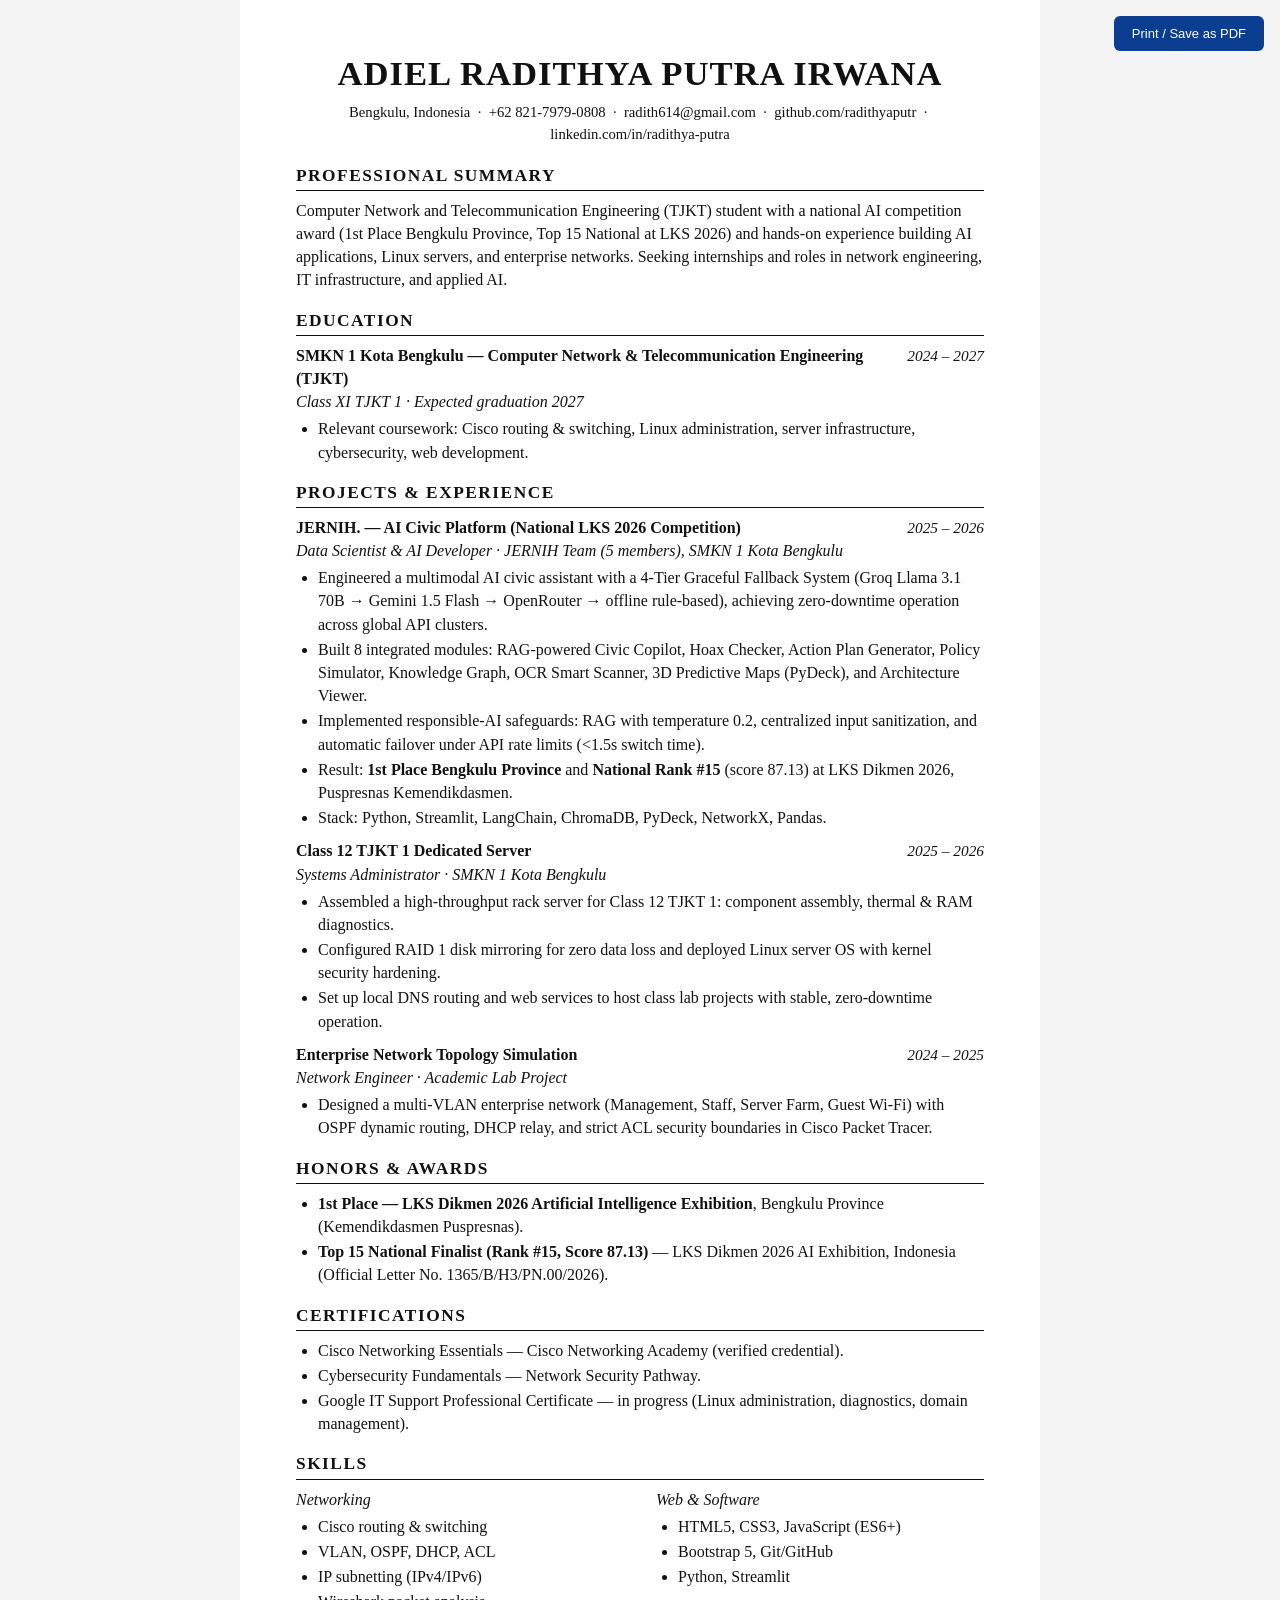
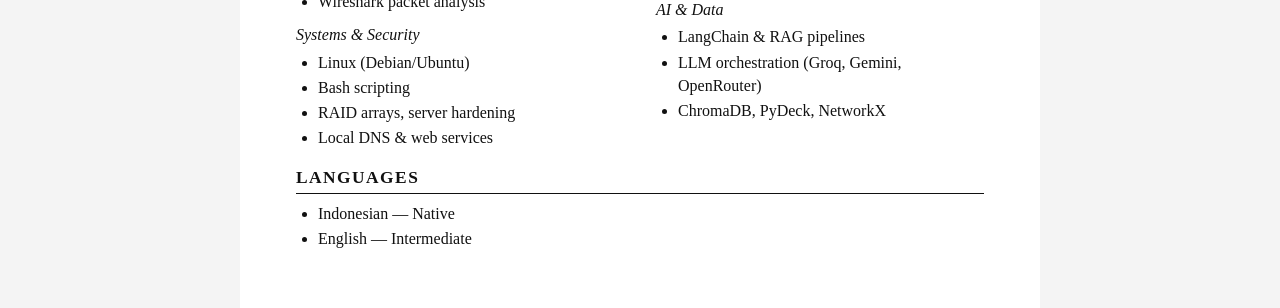
==== assets/cv.html @ e8f5b5bc "Portfolio final: JERNIH LKS 2026, server doc, CV, email fix" ====
<!DOCTYPE html>
<html lang="en">

<head>
  <meta charset="UTF-8" />
  <meta name="viewport" content="width=device-width, initial-scale=1.0" />
  <title>Adiel Radithya Putra Irwana — CV</title>
  <style>
    /* ============================================================
       HARVARD-STYLE CV — ATS-Friendly (no tables, no graphics)
       Print: Ctrl+P (or Cmd+P) -> Save as PDF -> A4
       ============================================================ */
    * {
      box-sizing: border-box;
      margin: 0;
      padding: 0;
    }

    body {
      font-family: 'Times New Roman', Times, serif;
      font-size: 12pt;
      color: #111;
      background: #f4f4f4;
      line-height: 1.45;
    }

    .page {
      max-width: 800px;
      margin: 0 auto;
      background: #fff;
      padding: 48px 56px;
    }

    .print-btn {
      position: fixed;
      top: 16px;
      right: 16px;
      background: #0b3d91;
      color: #fff;
      border: none;
      border-radius: 6px;
      padding: 10px 18px;
      font-family: Arial, sans-serif;
      font-size: 13px;
      cursor: pointer;
    }

    .print-btn:hover {
      background: #092d6b;
    }

    header {
      text-align: center;
      margin-bottom: 18px;
    }

    h1 {
      font-size: 26pt;
      font-weight: bold;
      letter-spacing: 1px;
      text-transform: uppercase;
      margin-bottom: 4px;
    }

    .contact-line {
      font-size: 11pt;
    }

    .contact-line a {
      color: #111;
      text-decoration: none;
    }

    .contact-line a:hover {
      text-decoration: underline;
    }

    h2 {
      font-size: 13pt;
      text-transform: uppercase;
      letter-spacing: 1.5px;
      border-bottom: 1.5px solid #111;
      padding-bottom: 2px;
      margin: 16px 0 8px 0;
    }

    .entry {
      margin-bottom: 10px;
    }

    .entry-head {
      display: flex;
      justify-content: space-between;
      align-items: baseline;
      gap: 16px;
    }

    .entry-title {
      font-weight: bold;
      font-size: 12pt;
    }

    .entry-sub {
      font-style: italic;
    }

    .entry-date {
      font-style: italic;
      white-space: nowrap;
      font-size: 11.5pt;
    }

    ul {
      margin: 4px 0 0 22px;
    }

    li {
      margin-bottom: 2px;
    }

    .skills-grid {
      columns: 2;
      column-gap: 32px;
    }

    .skills-grid .entry {
      break-inside: avoid;
    }

    @media print {
      body {
        background: #fff;
      }

      .page {
        max-width: 100%;
        padding: 0;
      }

      .print-btn {
        display: none;
      }

      @page {
        size: A4;
        margin: 16mm 18mm;
      }
    }
  </style>
</head>

<body>
  <button class="print-btn" onclick="window.print()">Print / Save as PDF</button>

  <div class="page">

    <header>
      <h1>Adiel Radithya Putra Irwana</h1>
      <div class="contact-line">
        Bengkulu, Indonesia &nbsp;·&nbsp;
        +62 821-7979-0808 &nbsp;·&nbsp;
        <a href="mailto:radith614@gmail.com">radith614@gmail.com</a> &nbsp;·&nbsp;
        <a href="https://github.com/radithyaputr" target="_blank">github.com/radithyaputr</a> &nbsp;·&nbsp;
        <a href="https://www.linkedin.com/in/radithya-putra-9baa99333" target="_blank">linkedin.com/in/radithya-putra</a>
      </div>
    </header>

    <h2>Professional Summary</h2>
    <div class="entry">
      <p>
        Computer Network and Telecommunication Engineering (TJKT) student with a national AI competition award (1st
        Place Bengkulu Province, Top 15 National at LKS 2026) and hands-on experience building AI applications, Linux
        servers, and enterprise networks. Seeking internships and roles in network engineering, IT infrastructure, and
        applied AI.
      </p>
    </div>

    <h2>Education</h2>
    <div class="entry">
      <div class="entry-head">
        <span class="entry-title">SMKN 1 Kota Bengkulu — Computer Network &amp; Telecommunication Engineering
          (TJKT)</span>
        <span class="entry-date">2024 – 2027</span>
      </div>
      <div class="entry-sub">Class XI TJKT 1 · Expected graduation 2027</div>
      <ul>
        <li>Relevant coursework: Cisco routing &amp; switching, Linux administration, server infrastructure,
          cybersecurity, web development.</li>
      </ul>
    </div>

    <h2>Projects &amp; Experience</h2>

    <div class="entry">
      <div class="entry-head">
        <span class="entry-title">JERNIH. — AI Civic Platform (National LKS 2026 Competition)</span>
        <span class="entry-date">2025 – 2026</span>
      </div>
      <div class="entry-sub">Data Scientist &amp; AI Developer · JERNIH Team (5 members), SMKN 1 Kota Bengkulu</div>
      <ul>
        <li>Engineered a multimodal AI civic assistant with a 4-Tier Graceful Fallback System (Groq Llama 3.1 70B →
          Gemini 1.5 Flash → OpenRouter → offline rule-based), achieving zero-downtime operation across global API
          clusters.</li>
        <li>Built 8 integrated modules: RAG-powered Civic Copilot, Hoax Checker, Action Plan Generator, Policy
          Simulator, Knowledge Graph, OCR Smart Scanner, 3D Predictive Maps (PyDeck), and Architecture Viewer.</li>
        <li>Implemented responsible-AI safeguards: RAG with temperature 0.2, centralized input sanitization, and
          automatic failover under API rate limits (&lt;1.5s switch time).</li>
        <li>Result: <strong>1st Place Bengkulu Province</strong> and <strong>National Rank #15</strong> (score 87.13) at
          LKS Dikmen 2026, Puspresnas Kemendikdasmen.</li>
        <li>Stack: Python, Streamlit, LangChain, ChromaDB, PyDeck, NetworkX, Pandas.</li>
      </ul>
    </div>

    <div class="entry">
      <div class="entry-head">
        <span class="entry-title">Class 12 TJKT 1 Dedicated Server</span>
        <span class="entry-date">2025 – 2026</span>
      </div>
      <div class="entry-sub">Systems Administrator · SMKN 1 Kota Bengkulu</div>
      <ul>
        <li>Assembled a high-throughput rack server for Class 12 TJKT 1: component assembly, thermal &amp; RAM
          diagnostics.</li>
        <li>Configured RAID 1 disk mirroring for zero data loss and deployed Linux server OS with kernel security
          hardening.</li>
        <li>Set up local DNS routing and web services to host class lab projects with stable, zero-downtime operation.
        </li>
      </ul>
    </div>

    <div class="entry">
      <div class="entry-head">
        <span class="entry-title">Enterprise Network Topology Simulation</span>
        <span class="entry-date">2024 – 2025</span>
      </div>
      <div class="entry-sub">Network Engineer · Academic Lab Project</div>
      <ul>
        <li>Designed a multi-VLAN enterprise network (Management, Staff, Server Farm, Guest Wi-Fi) with OSPF dynamic
          routing, DHCP relay, and strict ACL security boundaries in Cisco Packet Tracer.</li>
      </ul>
    </div>

    <h2>Honors &amp; Awards</h2>
    <div class="entry">
      <ul>
        <li><strong>1st Place — LKS Dikmen 2026 Artificial Intelligence Exhibition</strong>, Bengkulu Province
          (Kemendikdasmen Puspresnas).</li>
        <li><strong>Top 15 National Finalist (Rank #15, Score 87.13)</strong> — LKS Dikmen 2026 AI Exhibition, Indonesia
          (Official Letter No. 1365/B/H3/PN.00/2026).</li>
      </ul>
    </div>

    <h2>Certifications</h2>
    <div class="entry">
      <ul>
        <li>Cisco Networking Essentials — Cisco Networking Academy (verified credential).</li>
        <li>Cybersecurity Fundamentals — Network Security Pathway.</li>
        <li>Google IT Support Professional Certificate — in progress (Linux administration, diagnostics, domain
          management).</li>
      </ul>
    </div>

    <h2>Skills</h2>
    <div class="skills-grid">
      <div class="entry">
        <div class="entry-sub">Networking</div>
        <ul>
          <li>Cisco routing &amp; switching</li>
          <li>VLAN, OSPF, DHCP, ACL</li>
          <li>IP subnetting (IPv4/IPv6)</li>
          <li>Wireshark packet analysis</li>
        </ul>
      </div>
      <div class="entry">
        <div class="entry-sub">Systems &amp; Security</div>
        <ul>
          <li>Linux (Debian/Ubuntu)</li>
          <li>Bash scripting</li>
          <li>RAID arrays, server hardening</li>
          <li>Local DNS &amp; web services</li>
        </ul>
      </div>
      <div class="entry">
        <div class="entry-sub">Web &amp; Software</div>
        <ul>
          <li>HTML5, CSS3, JavaScript (ES6+)</li>
          <li>Bootstrap 5, Git/GitHub</li>
          <li>Python, Streamlit</li>
        </ul>
      </div>
      <div class="entry">
        <div class="entry-sub">AI &amp; Data</div>
        <ul>
          <li>LangChain &amp; RAG pipelines</li>
          <li>LLM orchestration (Groq, Gemini, OpenRouter)</li>
          <li>ChromaDB, PyDeck, NetworkX</li>
        </ul>
      </div>
    </div>

    <h2>Languages</h2>
    <div class="entry">
      <ul>
        <li>Indonesian — Native</li>
        <li>English — Intermediate</li>
      </ul>
    </div>

  </div>
</body>

</html>
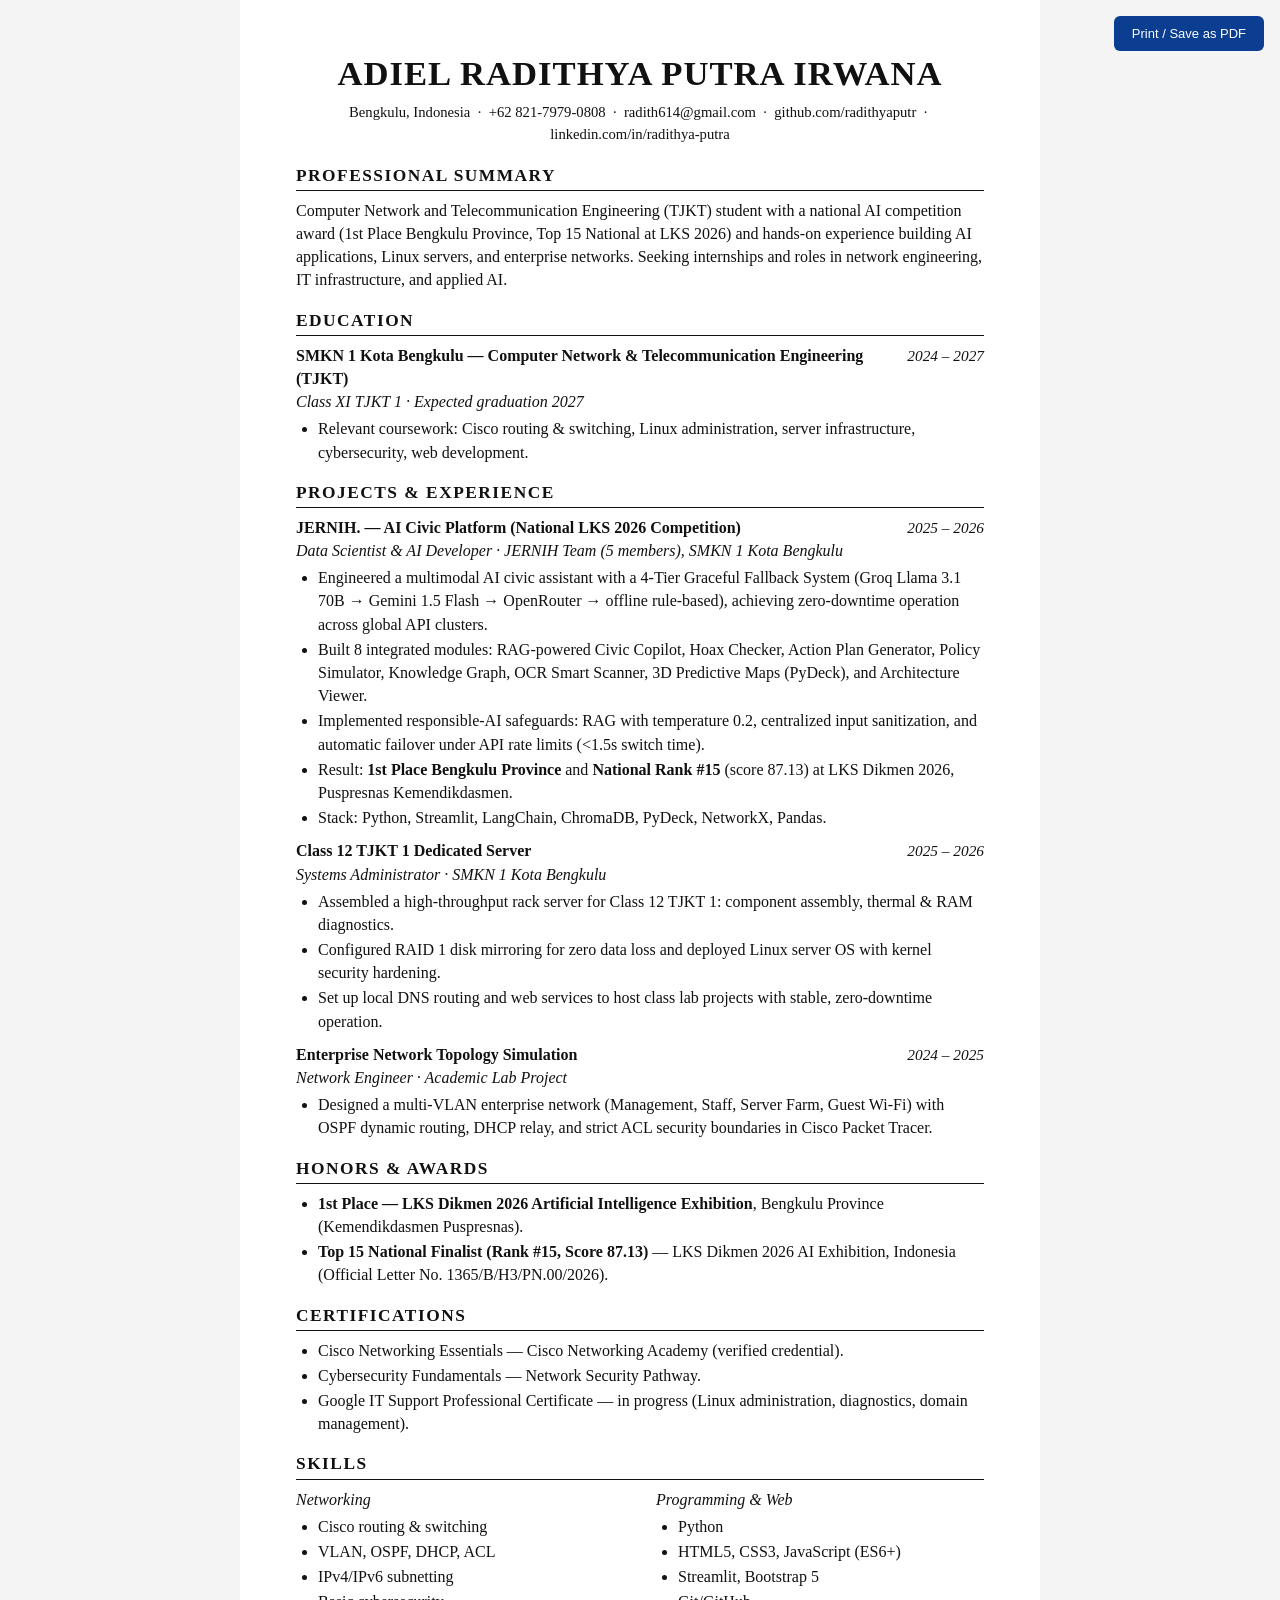
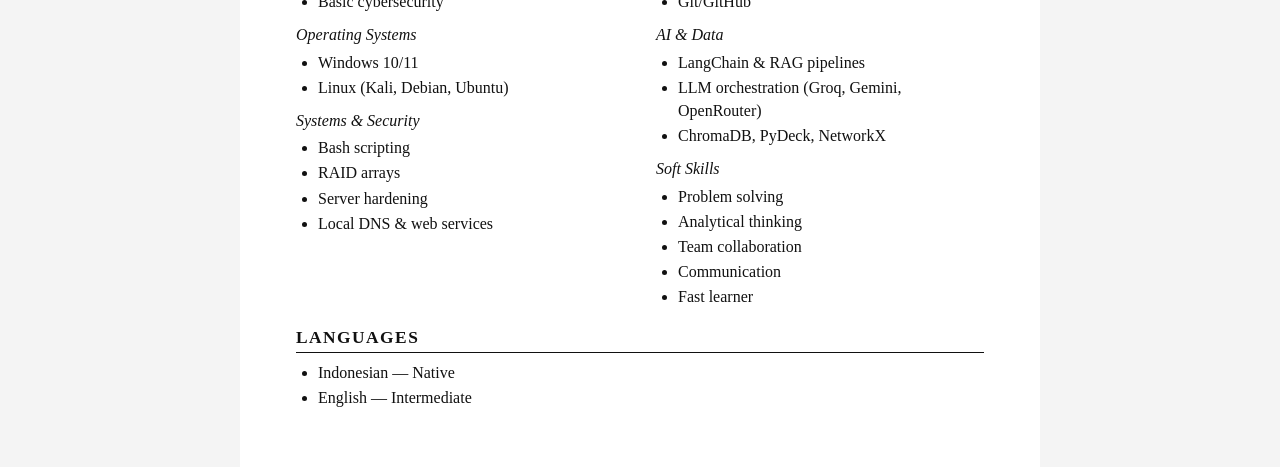
==== commit b9ee31a1: "Update CV skills section: restructure to 6 categories" ====
--- a/assets/cv.html
+++ b/assets/cv.html
@@ -266,25 +266,33 @@
         <ul>
           <li>Cisco routing &amp; switching</li>
           <li>VLAN, OSPF, DHCP, ACL</li>
-          <li>IP subnetting (IPv4/IPv6)</li>
-          <li>Wireshark packet analysis</li>
+          <li>IPv4/IPv6 subnetting</li>
+          <li>Basic cybersecurity</li>
+        </ul>
+      </div>
+      <div class="entry">
+        <div class="entry-sub">Operating Systems</div>
+        <ul>
+          <li>Windows 10/11</li>
+          <li>Linux (Kali, Debian, Ubuntu)</li>
         </ul>
       </div>
       <div class="entry">
         <div class="entry-sub">Systems &amp; Security</div>
         <ul>
-          <li>Linux (Debian/Ubuntu)</li>
           <li>Bash scripting</li>
-          <li>RAID arrays, server hardening</li>
+          <li>RAID arrays</li>
+          <li>Server hardening</li>
           <li>Local DNS &amp; web services</li>
         </ul>
       </div>
       <div class="entry">
-        <div class="entry-sub">Web &amp; Software</div>
-        <ul>
+        <div class="entry-sub">Programming &amp; Web</div>
+        <ul>
+          <li>Python</li>
           <li>HTML5, CSS3, JavaScript (ES6+)</li>
-          <li>Bootstrap 5, Git/GitHub</li>
-          <li>Python, Streamlit</li>
+          <li>Streamlit, Bootstrap 5</li>
+          <li>Git/GitHub</li>
         </ul>
       </div>
       <div class="entry">
@@ -295,6 +303,16 @@
           <li>ChromaDB, PyDeck, NetworkX</li>
         </ul>
       </div>
+      <div class="entry">
+        <div class="entry-sub">Soft Skills</div>
+        <ul>
+          <li>Problem solving</li>
+          <li>Analytical thinking</li>
+          <li>Team collaboration</li>
+          <li>Communication</li>
+          <li>Fast learner</li>
+        </ul>
+      </div>
     </div>
 
     <h2>Languages</h2>
